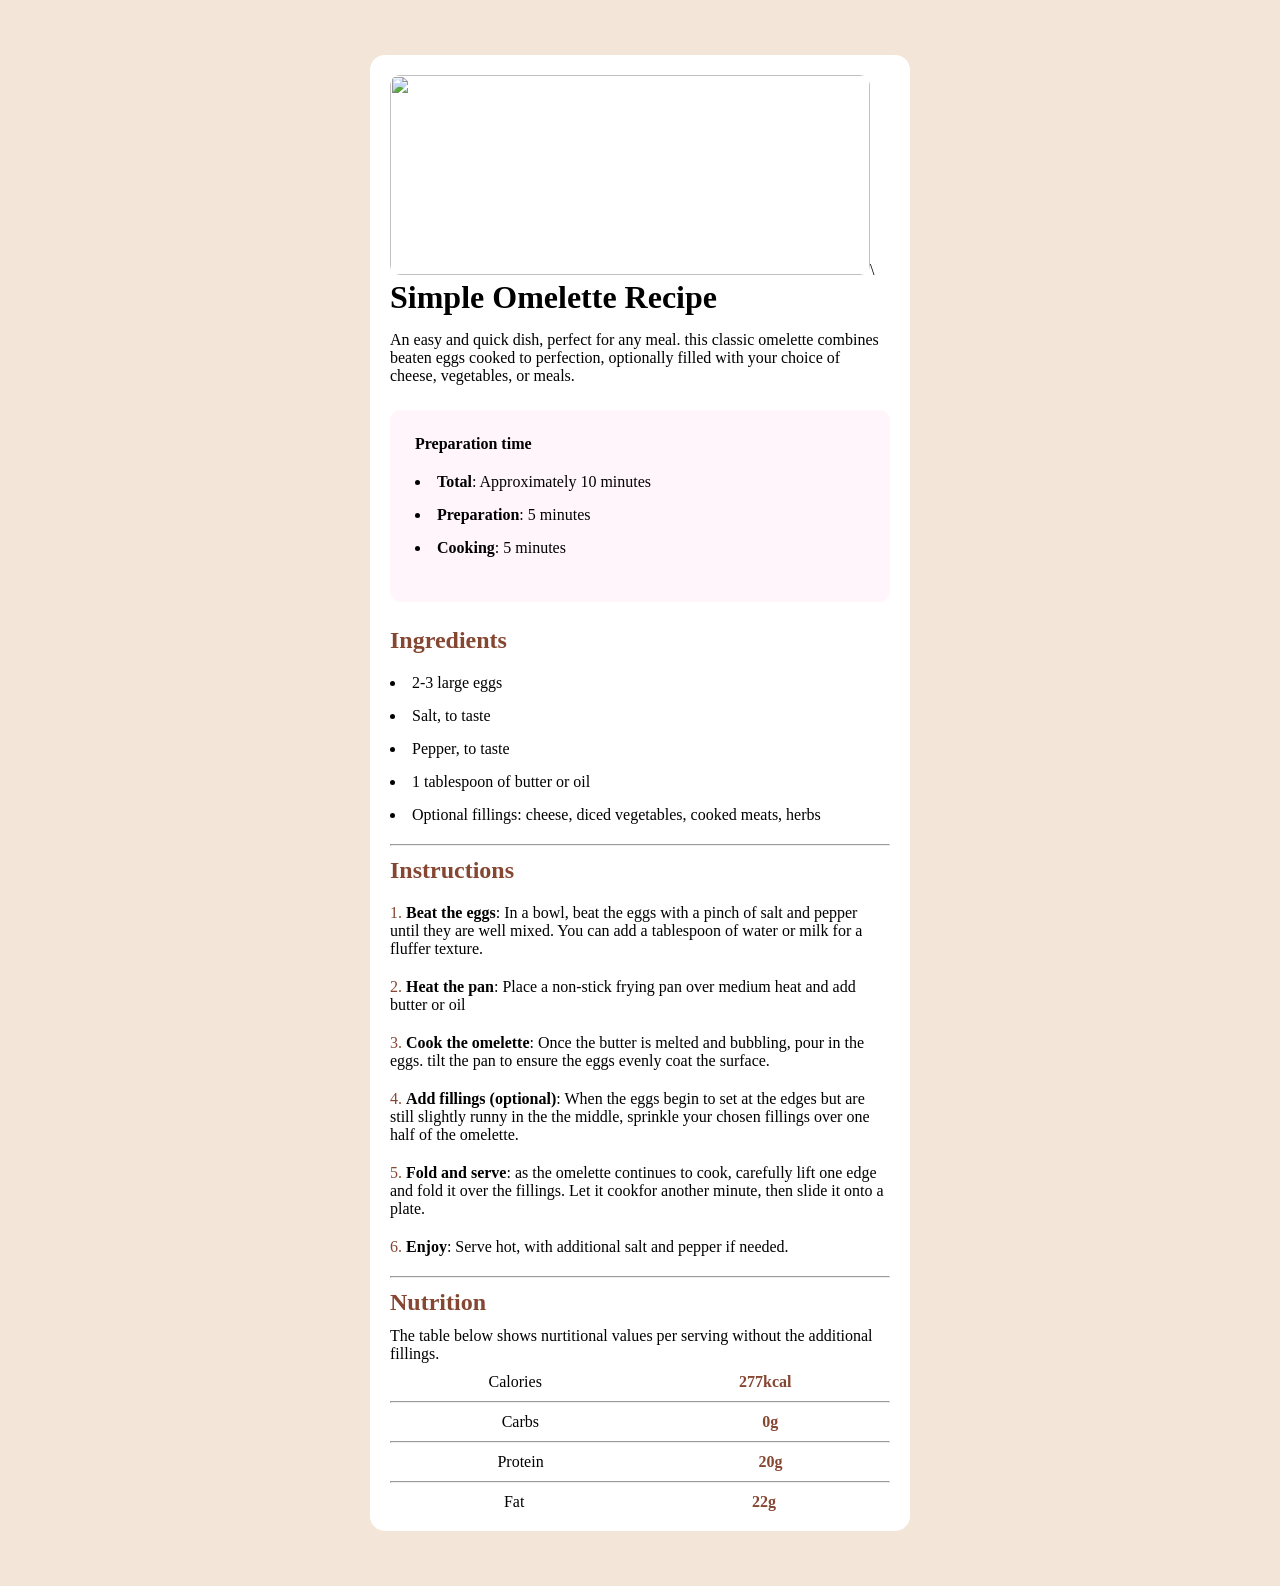
==== index.html @ af35a70c "first commit" ====
<!doctype html>
<html lang="en">
  <head>
    <meta charset="UTF-8" />
    <meta name="viewport" content="width=device-width, initial-scale=1.0" />
    <link rel="stylesheet" href="./style.css" />
    <link
      rel="shortcut icon"
      href="../First Webpage/images/image-omelette.jpeg"
    />
    <title>Food Preparation</title>
  </head>

  <body>
    <div class="Frost">
      <img src="../First Webpage/images/image-omelette.jpeg" alt="" />\
      
        <div class="Food-Prep">
          <h1>Simple Omelette Recipe</h1>
          <p>
            An easy and quick dish, perfect for any meal. this classic omelette
            combines beaten eggs cooked to perfection, optionally filled with
            your choice of cheese, vegetables, or meals.
          </p>
          <div class="Prep-time">
            <h4>Preparation time</h4>
            <ul>
              <li><b>Total</b>: Approximately 10 minutes</li>
              <li><b>Preparation</b>: 5 minutes</li>
              <li><b>Cooking</b>: 5 minutes</li>
            </ul>
          </div>
          <h2>Ingredients</h2>
          <ul>
            <li>2-3 large eggs</li>
            <li>Salt, to taste</li>
            <li>Pepper, to taste</li>
            <li>1 tablespoon of butter or oil</li>
            <li>
              Optional fillings: cheese, diced vegetables, cooked meats, herbs
            </li>
          </ul>
          <hr />
          <h2 class="Dig">Instructions</h2>
          <ol>
            <li>
              <b>Beat the eggs</b>: In a bowl, beat the eggs with a pinch of
              salt and pepper until they are well mixed. You can add a
              tablespoon of water or milk for a fluffer texture.
            </li>
            <li>
              <b>Heat the pan</b>: Place a non-stick frying pan over medium heat
              and add butter or oil
            </li>
            <li>
              <b>Cook the omelette</b>: Once the butter is melted and bubbling,
              pour in the eggs. tilt the pan to ensure the eggs evenly coat the
              surface.
            </li>
            <li>
              <b>Add fillings (optional)</b>: When the eggs begin to set at the
              edges but are still slightly runny in the the middle, sprinkle
              your chosen fillings over one half of the omelette.
            </li>
            <li>
              <b>Fold and serve</b>: as the omelette continues to cook,
              carefully lift one edge and fold it over the fillings. Let it
              cookfor another minute, then slide it onto a plate.
            </li>
            <li>
              <b>Enjoy</b>: Serve hot, with additional salt and pepper if
              needed.
            </li>
          </ol>
          <hr />
          <h2 class="Barry">Nutrition</h2>
          <p class="Iris">
            The table below shows nurtitional values per serving without the
            additional fillings.
          </p>
          <div class="Cisco">
            <p class="Zoom">Calories</p>
            <p class="Nora"><b>277kcal</b></p>
          </div>
          <hr />

          <div class="Wells">
            <p>Carbs</p>
            <p class="Nora"><b>0g</b></p>
          </div>
          <hr />

          <div class="Joe">
            <p>Protein</p>
            <p class="Nora"><b>20g</b></p>
          </div>
          <hr />

          <div class="Ralfh">
            <p>Fat</p>
            <p class="Nora"><b>22g</b></p>
          </div>
        </div>
      
    </div>
  </body>
</html>
---- style.css ----
*{
    padding: 0;
    margin: 0;
}
img{height: 200px; width: 100vw;}
.Food-Prep{margin:30px 45px;}
.Prep-time{background-color: #fff5fa;
padding: 25px; border-radius: 10px; margin: 25px 0; }
.Jennie li::marker{color: #7b284f;}
.Jennie li{list-style-position: inside; padding: 10px;}
h2{color: #854632;}

ul,ol li{list-style-position: inside; margin: 20px 0px; }

.Dig{margin-top: 11px;}
ol li::marker{color: #854632;} 


.Barry{margin: 11px 0
    ;}
.Iris{margin-bottom: 10px;}

.Nora{color: #854632;}
.Cisco{display: flex;
justify-content: space-around; margin-bottom: 10px;}


.Wells{display: flex;
justify-content: space-around; margin: 10px 0;}


.Joe{display: flex;
justify-content: space-around; margin: 10px 0;}

.Ralfh{display: flex;
justify-content: space-around; margin-top: 10px;}

@media screen and (min-width: 1000px){


body{
    display: flex;
    margin: 50px 0;
    justify-content: center;
    background-color:#f3e6d8;
}
.Food-Prep{margin:0;}

.Frost{width: 500px ; margin: 5px 10px;
    background-color: 
    white;
    padding:20px;
    border-radius: 15px;
    
}
h1{margin-bottom: 15px;}
li{margin-bottom: 15px;}
img{
    width: 480px;
    border-radius: 10px;


}
}
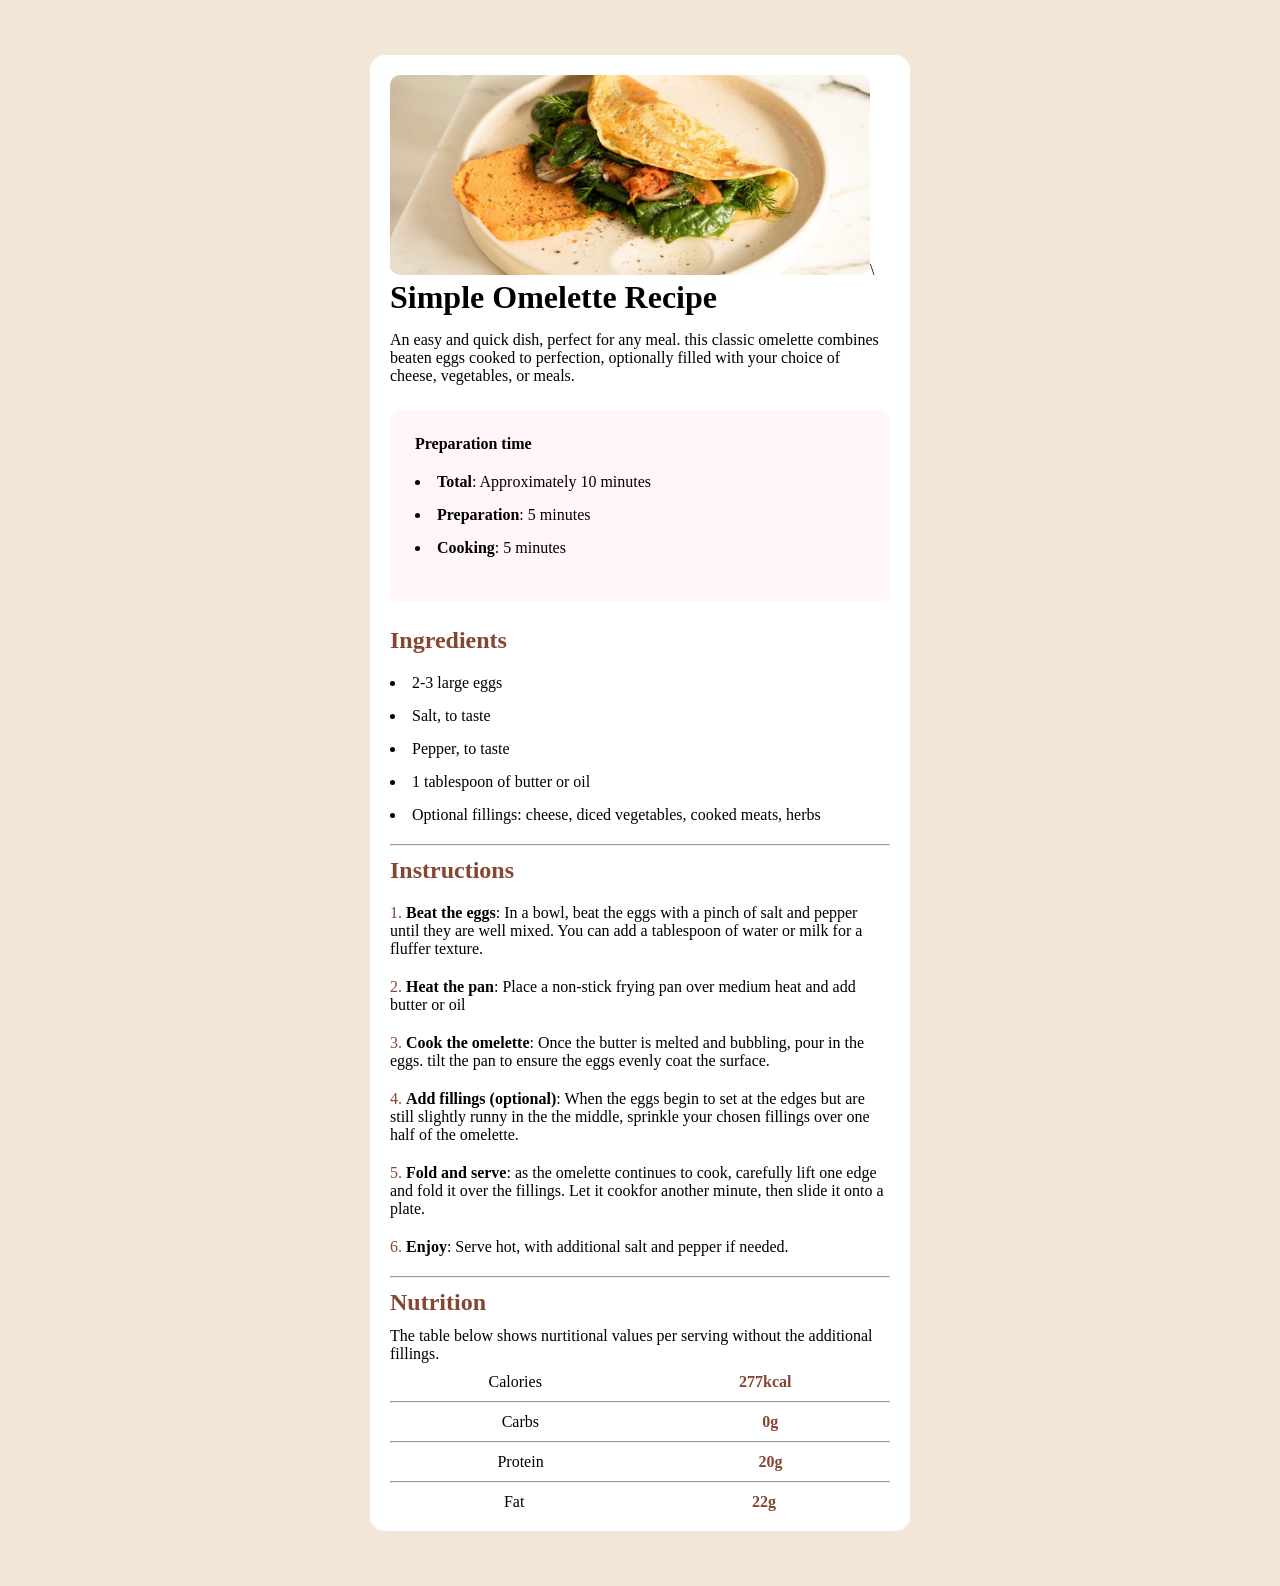
==== commit c0d2bd58: "added correct image path" ====
--- a/index.html
+++ b/index.html
@@ -6,14 +6,14 @@
     <link rel="stylesheet" href="./style.css" />
     <link
       rel="shortcut icon"
-      href="../First Webpage/images/image-omelette.jpeg"
+      href='ima/image-omelette.jpeg'
     />
     <title>Food Preparation</title>
   </head>
 
   <body>
     <div class="Frost">
-      <img src="../First Webpage/images/image-omelette.jpeg" alt="" />\
+      <img src="ima/image-omelette.jpeg" alt="" />\
       
         <div class="Food-Prep">
           <h1>Simple Omelette Recipe</h1>
